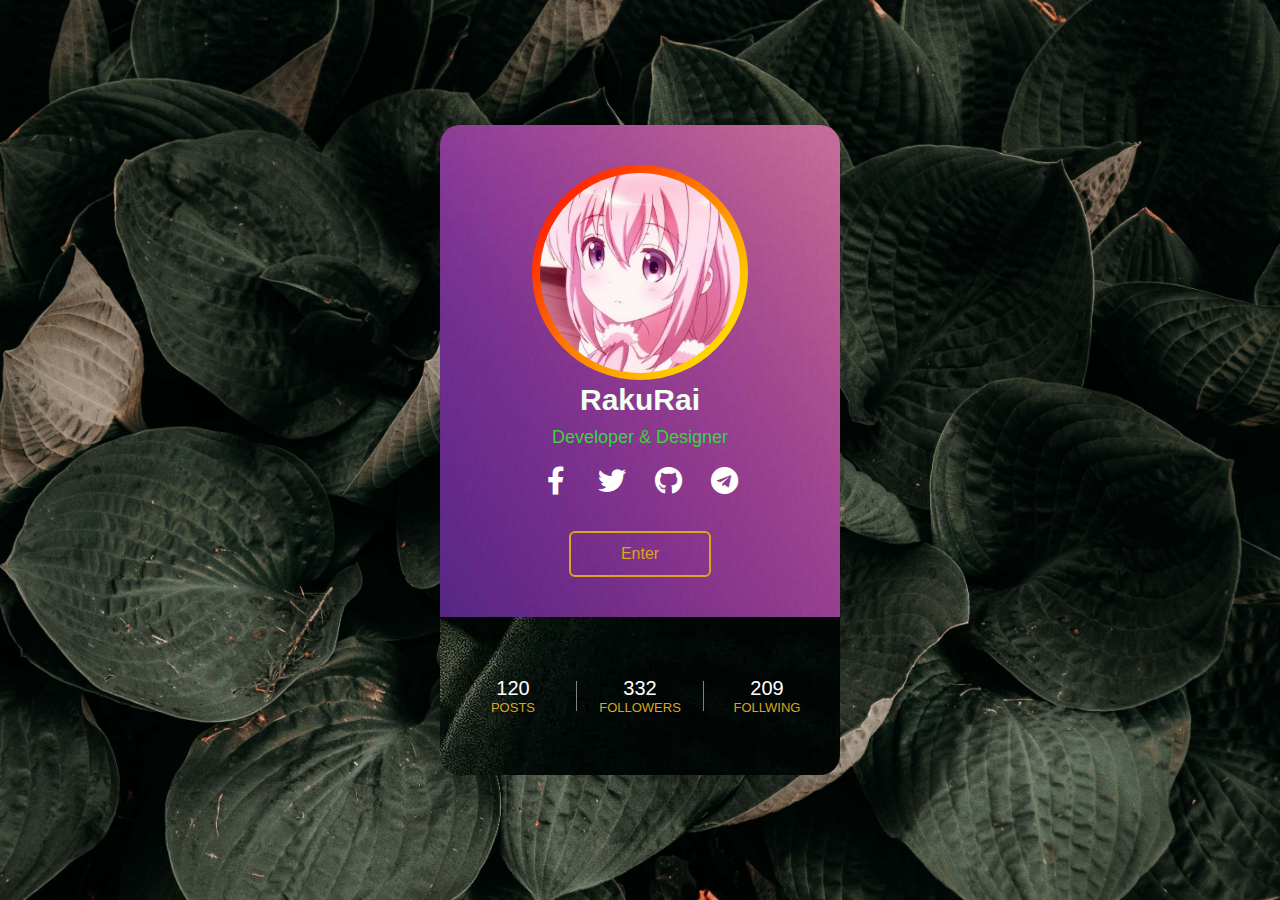
==== index.html @ 7005e9b6 "fix" ====
<!DOCTYPE html>
<html lang="en">

<head>
    <meta charset="UTF-8">
    <meta http-equiv="X-UA-Compatible" content="IE=edge">
    <meta name="viewport" content="width=device-width, initial-scale=1.0">
    <title>RakuRai</title>
    <link rel="stylesheet" href="https://cdnjs.cloudflare.com/ajax/libs/font-awesome/5.15.3/css/all.min.css" />
    <link rel="stylesheet" href="css/style.css?ver=1.0.3">
    <link rel="icon" type="image/x-icon" href="title.png">
    <script src="../vue.js"></script>
</head>
<body>
    <div class="profile-card">
        <div class="card-head">
            <div class="pic">
                <img src="img/1000.jpeg" alt="Observer">
                <div class="name">RakuRai</div>
                <div class="desc">Developer & Designer</div>
            </div>
                <div class="sm">
                <a href="#" class="fab fa-facebook-f"></a>
                <a href="https://twitter.com/Aiter96" target="_blank" class="fab fa-twitter"></a>
                <a href="https://github.com/Aiter64" target="_blank" class="fab fa-github"></a>
                <a href="#" class="fab fa-telegram"></a>
            </div>
            
            <a href="page.html" class="contact-btn" onclick="alert('还没ok哦QwQ')">Enter</a>
        </div>
        <div class="card-footer">
            <div class="numbers">
                <div class="item">
                    <span>120</span>
                    Posts
                </div>
                    <div class="border"></div>
                <div class="item">
                    <span>332</span>
                    Followers
                </div>
                    <div class="border"></div>
                <div class="item">
                    <span>209</span>
                    Follwing
                </div>
            </div>
        </div>
    </div>
</body>
</html>
---- css/style.css ----
*{
    margin: 0;
    padding: 0;
    font-family: "Ubuntu", sans-serif;
    box-sizing: border-box;
    text-decoration: none;
}

body{
    height: 100vh;
    background: url(../img/2000.jpeg) no-repeat center;
    background-size: cover;
    display: flex;
    align-items: center;
    justify-content: center;
}

.profile-card{
    width: 400px;
    text-align: center;
    border-radius: 20px;
    overflow: hidden;
}

.card-head{
    background: url(../img/t1.jpeg) no-repeat center;
    padding: 40px 60px ;
}
.pic{
    display: inline-block;
    padding: 8px;
    background: linear-gradient(130deg, red,yellow,purple);
    margin: auto;
    height: 215px;
    border-radius: 50%;
    background-size: 200% 200%;
    animation: animated-gradient 2s linear infinite;
}
@keyframes animated-gradient {
    25%{
        background-position: left bottom;
    }
    50%{
        background-position: right bottom;
    }
    75%{
        background-position: right top;
    }
    100%{
        background-position: left top;
    }
}

.pic img{
    display: block;
    width: 200px;
    height: 200px;
    border-radius: 50%;
}
.name{
    color: honeydew;
    font-size: 30px;
    font-weight: 600;
    margin: 10px 0px;
}

.desc{
    font-size: 18px;
    color: rgb(63, 209, 63);
}

.sm{
    display: flex;
    justify-content: center;
    margin: 20px 0px;
}

.sm a{
    color: white;
    font-size: 28px;
    width: 56px;
    transition: .3s linear;
}
.sm a:hover{
    color: teal;
}

.contact-btn{
    display: inline-block;
    padding: 12px 50px;
    color: goldenrod;
    border: 2px solid goldenrod;
    border-radius: 6px;
    margin-top: 16px;
    transition: .3s linear;
}

.contact-btn:hover{
    background: goldenrod;
    color: black;
}

.card-footer{
    background: url(../img/2000.jpeg);
    padding: 60px 10px;
}
.numbers{
    display: flex;
    align-items: center;
}

.item{
    flex: 1;
    text-transform: uppercase;
    font-size: 13px;
    color: goldenrod;
}

.item span{
    display: block;
    color: white;
    font-size: 20px;
}

.border{
    width: 1px;
    height: 30px;
    background: gray;
}

/* new css */
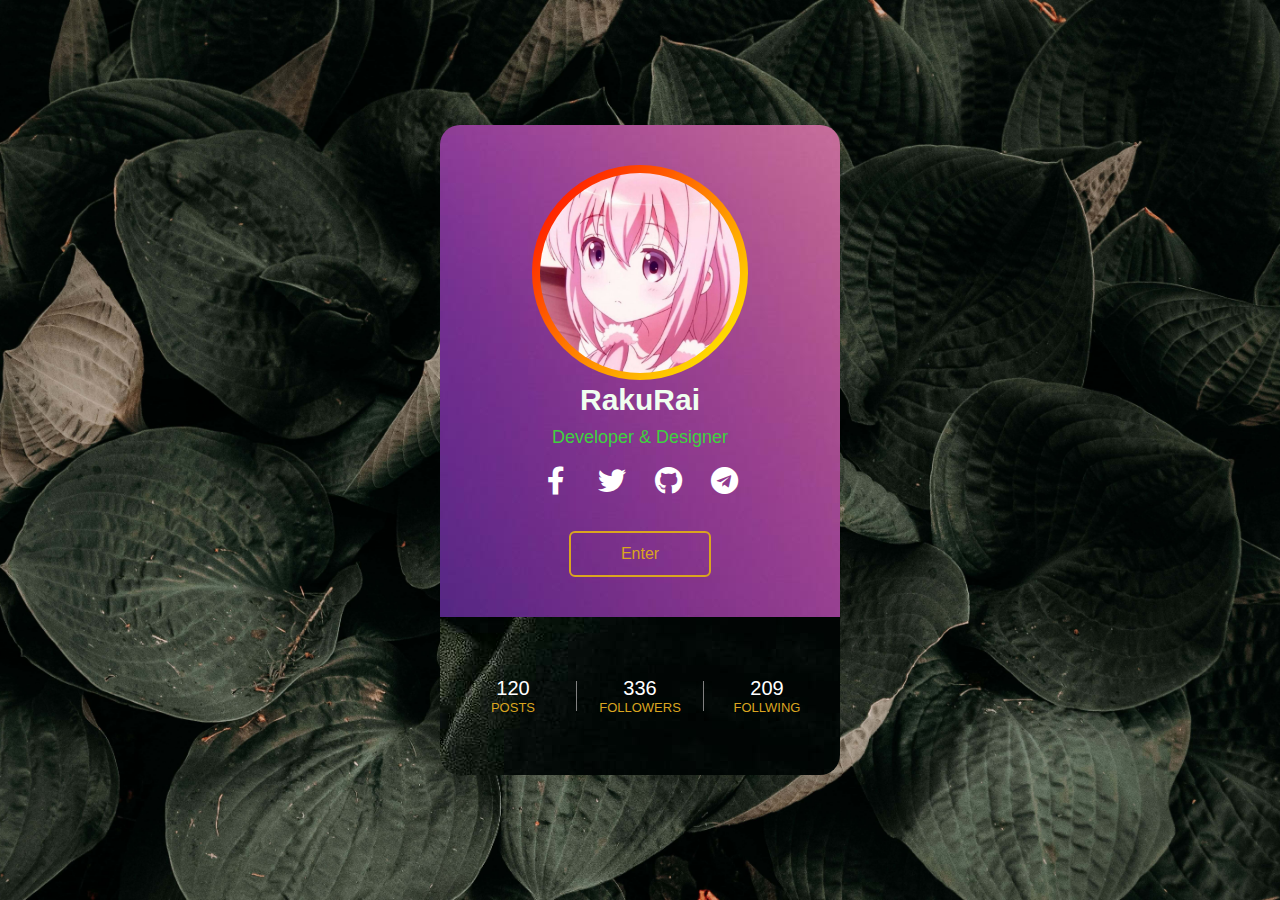
==== commit 6724f3a3: "fx" ====
--- a/index.html
+++ b/index.html
@@ -7,15 +7,15 @@
     <meta name="viewport" content="width=device-width, initial-scale=1.0">
     <title>RakuRai</title>
     <link rel="stylesheet" href="https://cdnjs.cloudflare.com/ajax/libs/font-awesome/5.15.3/css/all.min.css" />
-    <link rel="stylesheet" href="css/style.css?ver=1.0.3">
-    <link rel="icon" type="image/x-icon" href="title.png">
+    <link rel="stylesheet" href="css/style.css?ver=1.0.7"><!-- vertion -->
+    <link rel="icon" type="image/x-icon" href="images/title.png">
     <script src="../vue.js"></script>
 </head>
 <body>
     <div class="profile-card">
         <div class="card-head">
             <div class="pic">
-                <img src="img/1000.jpeg" alt="Observer">
+                <img src="images/1000.jpeg" alt="Observer">
                 <div class="name">RakuRai</div>
                 <div class="desc">Developer & Designer</div>
             </div>
@@ -26,7 +26,7 @@
                 <a href="#" class="fab fa-telegram"></a>
             </div>
             
-            <a href="page.html" class="contact-btn" onclick="alert('还没ok哦QwQ')">Enter</a>
+            <a href="page.html" class="contact-btn">Enter</a>
         </div>
         <div class="card-footer">
             <div class="numbers">
@@ -36,7 +36,7 @@
                 </div>
                     <div class="border"></div>
                 <div class="item">
-                    <span>332</span>
+                    <span>336</span>
                     Followers
                 </div>
                     <div class="border"></div>
--- a/css/style.css
+++ b/css/style.css
@@ -8,7 +8,7 @@
 
 body{
     height: 100vh;
-    background: url(../img/2000.jpeg) no-repeat center;
+    background: url(../images/2000.jpeg) no-repeat center;
     background-size: cover;
     display: flex;
     align-items: center;
@@ -23,7 +23,7 @@
 }
 
 .card-head{
-    background: url(../img/t1.jpeg) no-repeat center;
+    background: url(../images/t1.jpeg) no-repeat center;
     padding: 40px 60px ;
 }
 .pic{
@@ -101,7 +101,7 @@
 }
 
 .card-footer{
-    background: url(../img/2000.jpeg);
+    background: url(../images/2000.jpeg);
     padding: 60px 10px;
 }
 .numbers{
